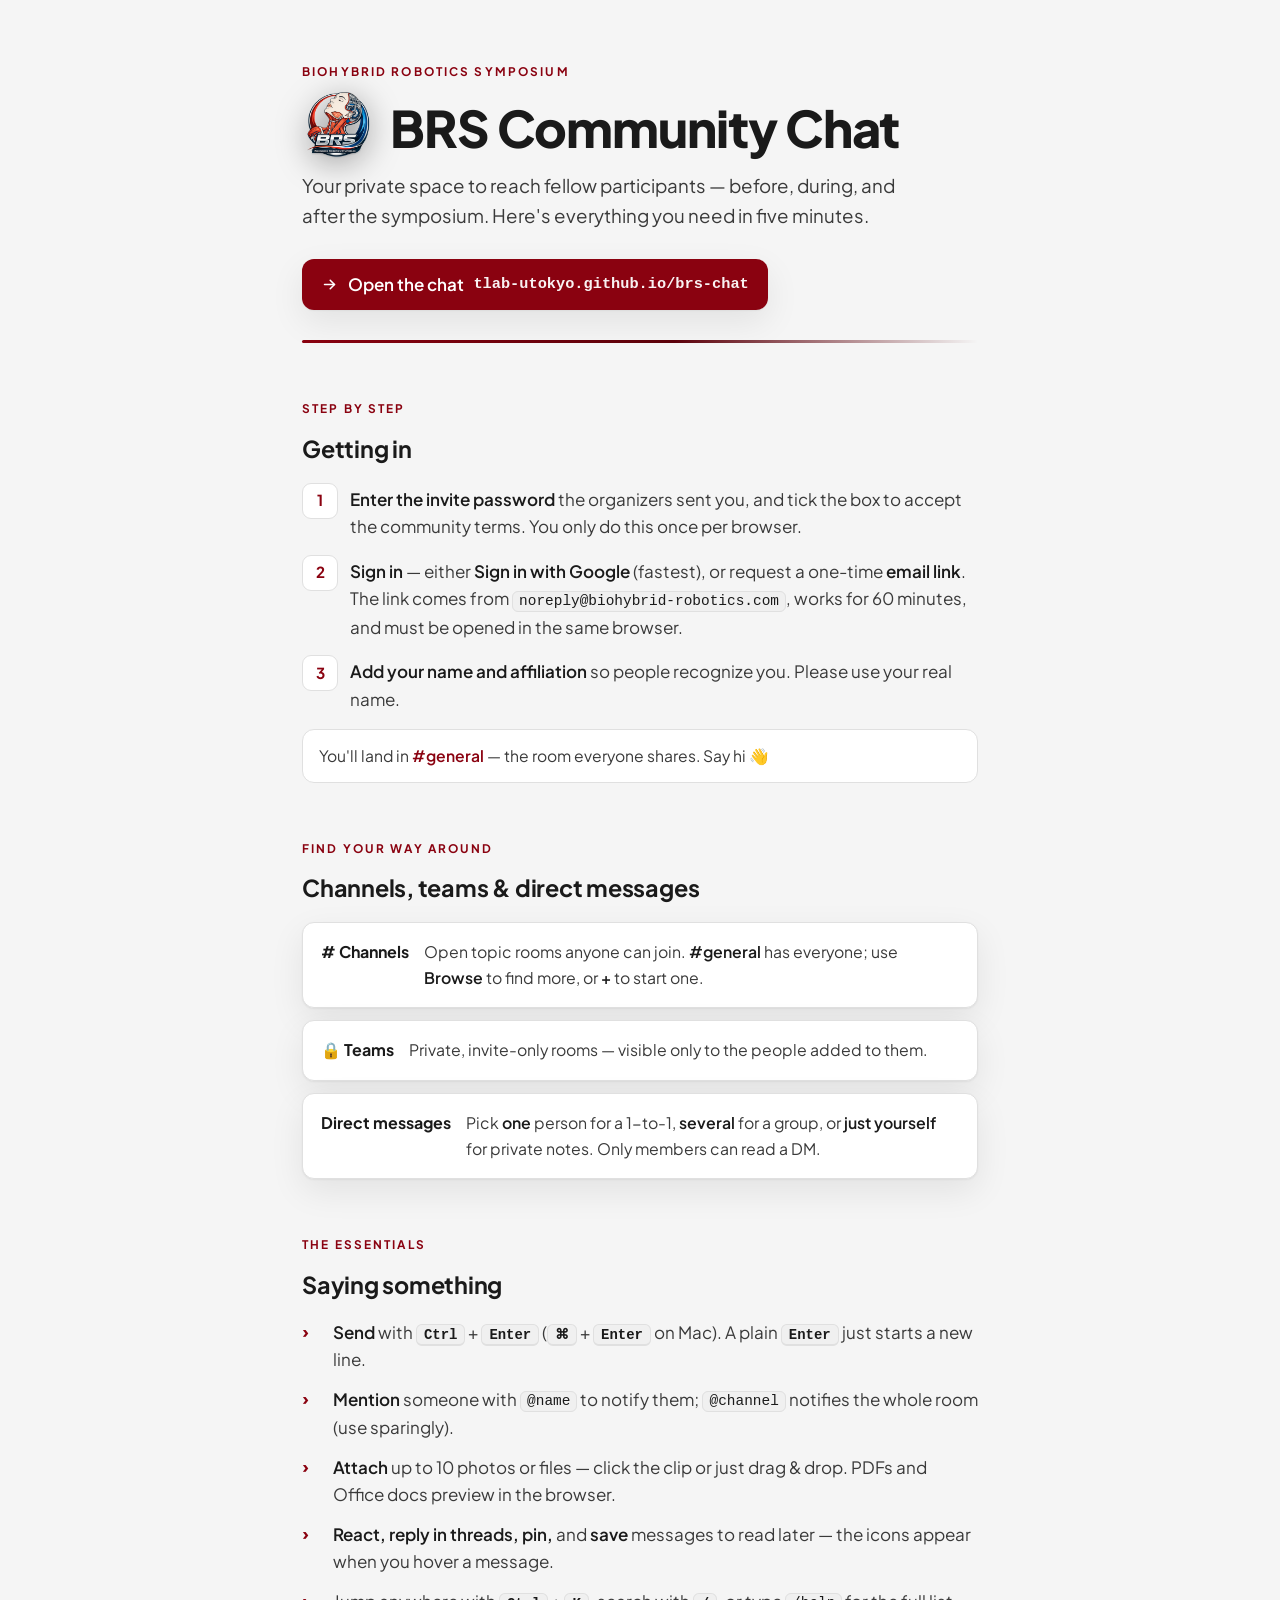
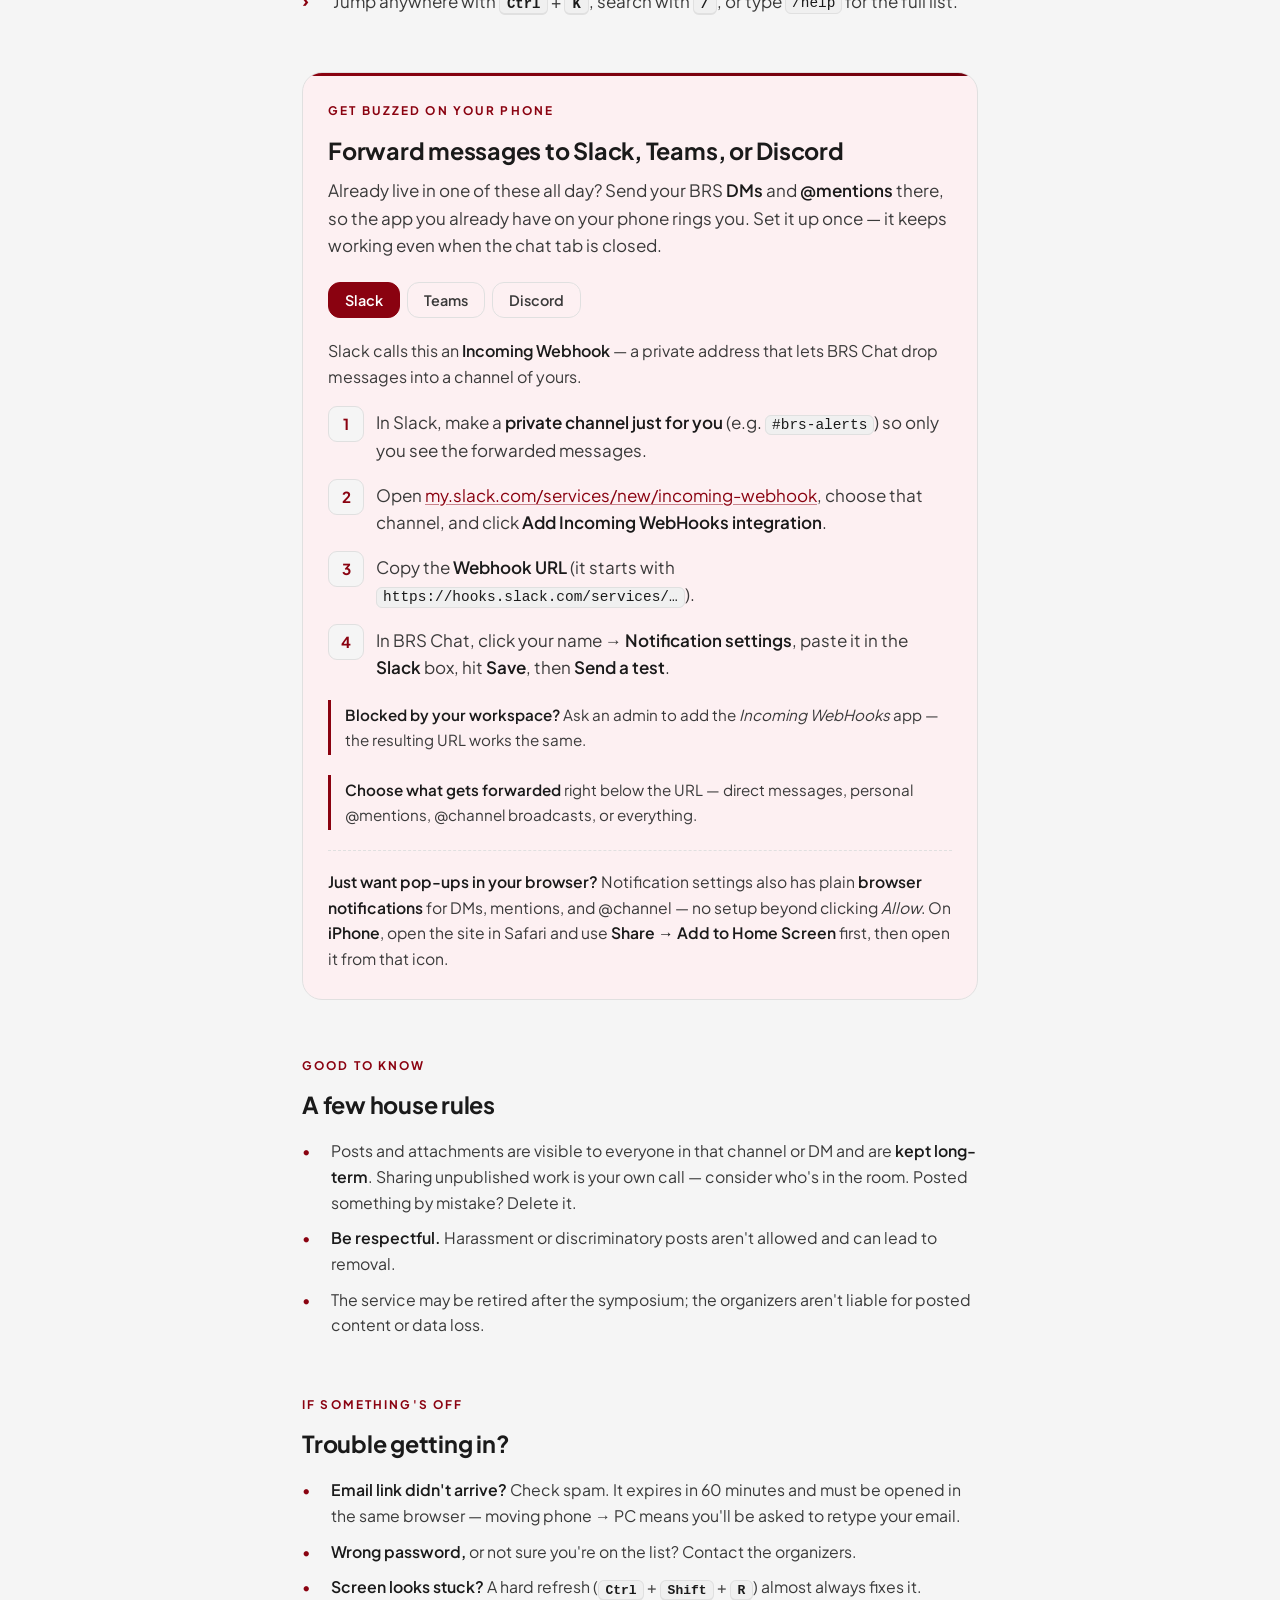
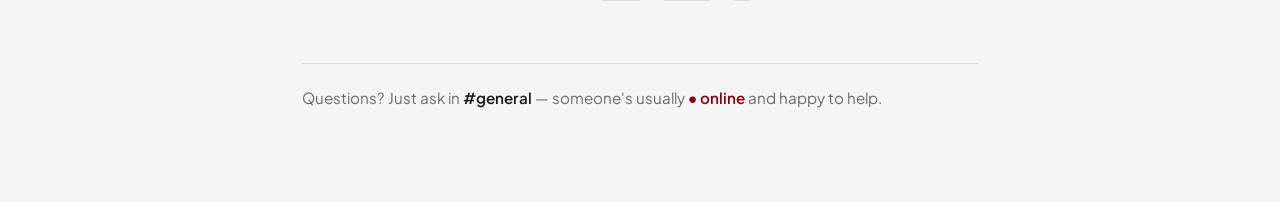
==== help.html @ e5b62f0b "Add embedded Help / quick-start guide New help.html: a standalone participant guide (getting in, cha" ====
<!DOCTYPE html>
<html lang="en">
<head>
<meta charset="UTF-8">
<meta name="viewport" content="width=device-width, initial-scale=1, viewport-fit=cover">
<meta name="robots" content="noindex">
<title>BRS Community Chat — Quick Start</title>
<style>
@font-face{font-family:"Plus Jakarta Sans";font-style:normal;font-weight:400;font-display:swap;src:url([data-uri]) format("woff2");}
@font-face{font-family:"Plus Jakarta Sans";font-style:normal;font-weight:500;font-display:swap;src:url([data-uri]) format("woff2");}
@font-face{font-family:"Plus Jakarta Sans";font-style:normal;font-weight:600;font-display:swap;src:url([data-uri]) format("woff2");}
@font-face{font-family:"Plus Jakarta Sans";font-style:normal;font-weight:700;font-display:swap;src:url([data-uri]) format("woff2");}
@font-face{font-family:"Plus Jakarta Sans";font-style:normal;font-weight:800;font-display:swap;src:url([data-uri]) format("woff2");}

/* ===== BRS design tokens (from biohybrid-robotics.com) — dark by default ===== */
:root {
  --page-bg: #131312;
  --ink: #eaeaea;
  --ink-soft: #bbbbbb;
  --ink-mute: #777777;
  --surface: #2c2c2c;
  --surface-2: #333333;
  --line: #4f4f4f;
  --accent: #d2202c;
  --accent-hi: #b01421;
  --accent-lo: #8a0210;
  --on-accent: #ffffff;
  --rose: #e8a49d;
  --panel-bg: #201514;
  --shadow: 0 1px 2px rgba(0,0,0,.4), 0 14px 40px rgba(0,0,0,.5);
  --r-sm: 6px; --r-md: 12px; --r-lg: 20px;
  --maxw: 720px;
  --sans: "Plus Jakarta Sans", -apple-system, BlinkMacSystemFont, "Segoe UI", "Noto Sans JP", sans-serif;
  --mono: ui-monospace, "SF Mono", Menlo, Consolas, monospace;
}
@media (prefers-color-scheme: light) {
  :root {
    --page-bg: #f5f5f5;
    --ink: #1a1a1a;
    --ink-soft: #3a3a3a;
    --ink-mute: #6a6a6a;
    --surface: #ffffff;
    --surface-2: #f0f0f0;
    --line: #e0e0e0;
    --accent: #8a0210;
    --accent-hi: #71000d;
    --accent-lo: #5c000a;
    --on-accent: #ffffff;
    --rose: #71000d;
    --panel-bg: #fdf0f2;
    --shadow: 0 1px 2px rgba(0,0,0,.05), 0 12px 34px rgba(0,0,0,.08);
  }
}
:root[data-theme="light"] {
  --page-bg: #f5f5f5; --ink: #1a1a1a; --ink-soft: #3a3a3a; --ink-mute: #6a6a6a;
  --surface: #ffffff; --surface-2: #f0f0f0; --line: #e0e0e0;
  --accent: #8a0210; --accent-hi: #71000d; --accent-lo: #5c000a; --on-accent:#fff;
  --rose: #71000d; --panel-bg: #fdf0f2;
  --shadow: 0 1px 2px rgba(0,0,0,.05), 0 12px 34px rgba(0,0,0,.08);
}
:root[data-theme="dark"] {
  --page-bg: #131312; --ink: #eaeaea; --ink-soft: #bbbbbb; --ink-mute: #777777;
  --surface: #2c2c2c; --surface-2: #333333; --line: #4f4f4f;
  --accent: #d2202c; --accent-hi: #b01421; --accent-lo: #8a0210; --on-accent:#fff;
  --rose: #e8a49d; --panel-bg: #201514;
  --shadow: 0 1px 2px rgba(0,0,0,.4), 0 14px 40px rgba(0,0,0,.5);
}

* { box-sizing: border-box; }
body {
  margin: 0; background: var(--page-bg); color: var(--ink-soft);
  font-family: var(--sans); font-size: 17px; line-height: 1.62;
  -webkit-font-smoothing: antialiased; text-rendering: optimizeLegibility;
}
.wrap { max-width: var(--maxw); margin: 0 auto; padding: 0 22px 96px; }

a { color: var(--accent); text-decoration-color: color-mix(in srgb, var(--accent) 45%, transparent); text-underline-offset: 2px; }
a:hover { color: var(--accent-hi); }
p { margin: 0 0 1em; }
strong { color: var(--ink); font-weight: 600; }

.eyebrow {
  font-family: var(--sans); font-weight: 700; font-size: .74rem;
  letter-spacing: .18em; text-transform: uppercase; color: var(--accent);
  margin: 0 0 .7rem;
}

/* ---- Hero ---- */
header.hero { padding: 62px 0 30px; }
.title-row { display: flex; align-items: center; gap: 18px; margin: 0 0 .55rem; }
.brand-mark {
  width: 70px; height: 70px; flex: none; display: block; background: transparent;
  filter: drop-shadow(0 6px 16px rgba(0,0,0,.35));
}
.title-row h1 {
  margin: 0; font-size: clamp(2.1rem, 5.6vw, 3.15rem); line-height: 1.06;
  letter-spacing: -.02em; font-weight: 800; color: var(--ink); text-wrap: balance;
}
.hero .lede { font-size: 1.17rem; color: var(--ink-soft); max-width: 34em; margin: 0 0 1.7rem; }
.rule {
  height: 3px; border: 0; margin: 0 0 42px; border-radius: 3px;
  background: linear-gradient(90deg, var(--accent), var(--accent-lo) 55%, transparent);
}
.open-chip {
  display: inline-flex; align-items: center; gap: .6rem;
  background: var(--accent); color: var(--on-accent);
  font-weight: 600; text-decoration: none;
  padding: .74rem 1.2rem; border-radius: var(--r-md); box-shadow: var(--shadow);
  transition: transform .12s ease, background .12s ease;
}
.open-chip:hover { background: var(--accent-lo); color: var(--on-accent); transform: translateY(-1px); }
.open-chip .url { font-family: var(--mono); font-size: .9em; opacity: .95; }
.open-chip svg { width: 17px; height: 17px; }

/* ---- Sections ---- */
section { margin-top: 56px; }
h2 { font-size: 1.46rem; letter-spacing: -.01em; margin: 0 0 .95rem; color: var(--ink); text-wrap: balance; font-weight: 700; }
.sub { color: var(--ink-soft); margin: -.45rem 0 1.35rem; max-width: 40em; }

/* Numbered steps */
ol.steps { list-style: none; counter-reset: s; margin: 0; padding: 0; display: grid; gap: 14px; }
ol.steps li { counter-increment: s; display: grid; grid-template-columns: 34px 1fr; gap: 14px; align-items: start; }
ol.steps li::before {
  content: counter(s); font-family: var(--sans); font-size: .95rem; font-weight: 700;
  color: var(--accent); width: 34px; height: 34px; border-radius: 9px; display: grid; place-items: center;
  background: var(--surface); border: 1px solid var(--line);
}
ol.steps li > div { padding-top: 3px; }
.arrow-note { margin-top: 16px; padding: 13px 16px; background: var(--surface); border: 1px solid var(--line); border-radius: var(--r-md); color: var(--ink-soft); font-size: .98rem; }
.arrow-note strong { color: var(--accent); }

/* Cards */
.cards { display: grid; gap: 12px; }
.card {
  background: var(--surface); border: 1px solid var(--line); border-radius: var(--r-md);
  padding: 16px 18px; box-shadow: var(--shadow);
  display: grid; grid-template-columns: auto 1fr; gap: 15px; align-items: baseline;
}
.card .tag { font-weight: 700; font-size: 1rem; color: var(--ink); white-space: nowrap; }
.card p { margin: 0; color: var(--ink-soft); font-size: .99rem; }
.card .tag .lock { color: var(--accent); }

/* Feature bullets */
ul.feat { list-style: none; margin: 0; padding: 0; display: grid; gap: 12px; }
ul.feat li { display: grid; grid-template-columns: 20px 1fr; gap: 11px; color: var(--ink-soft); }
ul.feat li strong { color: var(--ink); }
ul.feat li .dot { color: var(--accent); font-weight: 800; line-height: 1.5; }

kbd {
  font-family: var(--mono); font-size: .82em; font-weight: 600;
  background: var(--surface-2); color: var(--ink);
  border: 1px solid var(--line); border-bottom-width: 2px; border-radius: var(--r-sm);
  padding: .12em .5em; white-space: nowrap;
}
code.inline {
  font-family: var(--mono); font-size: .85em; background: var(--surface-2);
  border: 1px solid var(--line); padding: .1em .42em; border-radius: var(--r-sm); color: var(--ink);
}

/* ---- Integration panel (centerpiece) ---- */
.integrate { background: var(--panel-bg); border: 1px solid var(--line); border-radius: var(--r-lg); padding: 28px 25px; position: relative; overflow: hidden; }
.integrate::before { content: ""; position: absolute; inset: 0 0 auto 0; height: 3px; background: linear-gradient(90deg, var(--accent), var(--accent-hi)); }
.integrate h2 { margin-top: 6px; }
.tabs { display: flex; gap: 7px; margin: 18px 0 20px; flex-wrap: wrap; }
.tab {
  font-family: var(--sans); font-size: .9rem; font-weight: 600;
  background: transparent; color: var(--ink-soft);
  border: 1px solid var(--line); border-radius: var(--r-md); padding: .52rem 1rem; cursor: pointer;
  transition: all .12s ease;
}
.tab:hover { color: var(--ink); border-color: var(--accent); }
.tab[aria-selected="true"] { background: var(--accent); color: var(--on-accent); border-color: var(--accent); }
.panel[hidden] { display: none; }
.panel .recipe-intro { color: var(--ink-soft); margin: 0 0 16px; font-size: 1rem; }
.panel ol.steps li::before { background: var(--page-bg); }
.tip { margin-top: 18px; font-size: .95rem; color: var(--ink-soft); border-left: 3px solid var(--accent); padding: 3px 0 3px 14px; }
.tip strong { color: var(--ink); }
.plain-note { margin-top: 20px; padding-top: 18px; border-top: 1px dashed var(--line); color: var(--ink-soft); font-size: .98rem; }

/* ---- Fine print / trouble ---- */
.fine { display: grid; gap: 10px; margin: 0; padding: 0; list-style: none; }
.fine li { display: grid; grid-template-columns: 18px 1fr; gap: 11px; color: var(--ink-soft); font-size: .99rem; }
.fine li .m { color: var(--accent); }

footer { margin-top: 62px; padding-top: 22px; border-top: 1px solid var(--line); color: var(--ink-mute); font-size: .95rem; }
.online { color: var(--accent); font-weight: 600; }

:focus-visible { outline: 2px solid var(--accent); outline-offset: 2px; border-radius: var(--r-sm); }

@media (prefers-reduced-motion: no-preference) {
  .hero > * { animation: rise .5s cubic-bezier(.25,.46,.45,.94) both; }
  .hero .lede { animation-delay: .05s; }
  .hero .open-chip { animation-delay: .1s; }
  @keyframes rise { from { opacity: 0; transform: translateY(10px); } to { opacity: 1; transform: none; } }
}
@media (max-width: 520px) {
  body { font-size: 16px; }
  .brand-mark { width: 54px; height: 54px; }
  .card { grid-template-columns: 1fr; gap: 5px; }
}
</style>

</head>
<script>(function(){try{var t=new URLSearchParams(location.search).get("theme");if(t==="dark"||t==="light")document.documentElement.setAttribute("data-theme",t);}catch(e){}})();</script>
<body>
<div class="wrap">

  <header class="hero">
    <p class="eyebrow">Biohybrid Robotics Symposium</p>
    <div class="title-row">
      <img class="brand-mark" width="70" height="70" src="[data-uri]" alt="BRS Community Chat logo">
      <h1>BRS Community Chat</h1>
    </div>
    <p class="lede">Your private space to reach fellow participants — before, during, and after the symposium. Here's everything you need in five minutes.</p>
    <a class="open-chip" href="https://tlab-utokyo.github.io/brs-chat/" target="_blank" rel="noopener noreferrer">
      <svg viewBox="0 0 24 24" fill="none" stroke="currentColor" stroke-width="2.2" stroke-linecap="round" stroke-linejoin="round" aria-hidden="true"><path d="M5 12h14"/><path d="m13 6 6 6-6 6"/></svg>
      <span>Open the chat</span>
      <span class="url">tlab-utokyo.github.io/brs-chat</span>
    </a>
  </header>
  <hr class="rule">

  <section aria-labelledby="s-join">
    <p class="eyebrow">Step by step</p>
    <h2 id="s-join">Getting in</h2>
    <ol class="steps">
      <li><div><strong>Enter the invite password</strong> the organizers sent you, and tick the box to accept the community terms. You only do this once per browser.</div></li>
      <li><div><strong>Sign in</strong> — either <strong>Sign in with Google</strong> (fastest), or request a one-time <strong>email link</strong>. The link comes from <code class="inline">noreply@biohybrid-robotics.com</code>, works for 60 minutes, and must be opened in the same browser.</div></li>
      <li><div><strong>Add your name and affiliation</strong> so people recognize you. Please use your real name.</div></li>
    </ol>
    <p class="arrow-note">You'll land in <strong>#general</strong> — the room everyone shares. Say hi 👋</p>
  </section>

  <section aria-labelledby="s-rooms">
    <p class="eyebrow">Find your way around</p>
    <h2 id="s-rooms">Channels, teams &amp; direct messages</h2>
    <div class="cards">
      <div class="card"><span class="tag"># Channels</span><p>Open topic rooms anyone can join. <strong>#general</strong> has everyone; use <strong>Browse</strong> to find more, or <strong>+</strong> to start one.</p></div>
      <div class="card"><span class="tag"><span class="lock">🔒</span> Teams</span><p>Private, invite-only rooms — visible only to the people added to them.</p></div>
      <div class="card"><span class="tag">Direct messages</span><p>Pick <strong>one</strong> person for a 1-to-1, <strong>several</strong> for a group, or <strong>just yourself</strong> for private notes. Only members can read a DM.</p></div>
    </div>
  </section>

  <section aria-labelledby="s-msg">
    <p class="eyebrow">The essentials</p>
    <h2 id="s-msg">Saying something</h2>
    <ul class="feat">
      <li><span class="dot">›</span><div><strong>Send</strong> with <kbd>Ctrl</kbd> + <kbd>Enter</kbd> (<kbd>⌘</kbd> + <kbd>Enter</kbd> on Mac). A plain <kbd>Enter</kbd> just starts a new line.</div></li>
      <li><span class="dot">›</span><div><strong>Mention</strong> someone with <code class="inline">@name</code> to notify them; <code class="inline">@channel</code> notifies the whole room (use sparingly).</div></li>
      <li><span class="dot">›</span><div><strong>Attach</strong> up to 10 photos or files — click the clip or just drag &amp; drop. PDFs and Office docs preview in the browser.</div></li>
      <li><span class="dot">›</span><div><strong>React, reply in threads, pin,</strong> and <strong>save</strong> messages to read later — the icons appear when you hover a message.</div></li>
      <li><span class="dot">›</span><div>Jump anywhere with <kbd>Ctrl</kbd> + <kbd>K</kbd>, search with <kbd>/</kbd>, or type <code class="inline">/help</code> for the full list.</div></li>
    </ul>
  </section>

  <section aria-labelledby="s-notify">
    <div class="integrate">
      <p class="eyebrow">Get buzzed on your phone</p>
      <h2 id="s-notify">Forward messages to Slack, Teams, or Discord</h2>
      <p class="sub">Already live in one of these all day? Send your BRS <strong>DMs</strong> and <strong>@mentions</strong> there, so the app you already have on your phone rings you. Set it up once — it keeps working even when the chat tab is closed.</p>

      <div class="tabs" role="tablist" aria-label="Choose your app">
        <button class="tab" role="tab" id="tab-slack" aria-controls="p-slack" aria-selected="true">Slack</button>
        <button class="tab" role="tab" id="tab-teams" aria-controls="p-teams" aria-selected="false">Teams</button>
        <button class="tab" role="tab" id="tab-discord" aria-controls="p-discord" aria-selected="false">Discord</button>
      </div>

      <div class="panel" id="p-slack" role="tabpanel" aria-labelledby="tab-slack">
        <p class="recipe-intro">Slack calls this an <strong>Incoming Webhook</strong> — a private address that lets BRS Chat drop messages into a channel of yours.</p>
        <ol class="steps">
          <li><div>In Slack, make a <strong>private channel just for you</strong> (e.g. <code class="inline">#brs-alerts</code>) so only you see the forwarded messages.</div></li>
          <li><div>Open <a href="https://my.slack.com/services/new/incoming-webhook" target="_blank" rel="noopener noreferrer">my.slack.com/services/new/incoming-webhook</a>, choose that channel, and click <strong>Add Incoming WebHooks integration</strong>.</div></li>
          <li><div>Copy the <strong>Webhook URL</strong> (it starts with <code class="inline">https://hooks.slack.com/services/…</code>).</div></li>
          <li><div>In BRS Chat, click your name → <strong>Notification settings</strong>, paste it in the <strong>Slack</strong> box, hit <strong>Save</strong>, then <strong>Send a test</strong>.</div></li>
        </ol>
        <p class="tip"><strong>Blocked by your workspace?</strong> Ask an admin to add the <em>Incoming WebHooks</em> app — the resulting URL works the same.</p>
      </div>

      <div class="panel" id="p-teams" role="tabpanel" aria-labelledby="tab-teams" hidden>
        <p class="recipe-intro">Teams uses a channel <strong>connector</strong> called <strong>Incoming Webhook</strong>.</p>
        <ol class="steps">
          <li><div>Pick or create a Teams channel for yourself.</div></li>
          <li><div>Click the channel's <strong>•••</strong> menu → <strong>Connectors</strong> → find <strong>Incoming Webhook</strong> → <strong>Add</strong> → <strong>Configure</strong>.</div></li>
          <li><div>Give it a name (e.g. <em>BRS Chat</em>), click <strong>Create</strong>, and copy the URL it shows.</div></li>
          <li><div>In BRS Chat → your name → <strong>Notification settings</strong>, paste it in the <strong>Teams</strong> box, <strong>Save</strong>, then <strong>Send a test</strong>.</div></li>
        </ol>
      </div>

      <div class="panel" id="p-discord" role="tabpanel" aria-labelledby="tab-discord" hidden>
        <p class="recipe-intro">Discord has webhooks built into every channel's settings.</p>
        <ol class="steps">
          <li><div>Make a <strong>private channel</strong> only you can see.</div></li>
          <li><div>Open <strong>Edit Channel → Integrations → Webhooks → New Webhook</strong>, then <strong>Copy Webhook URL</strong>.</div></li>
          <li><div>In BRS Chat → your name → <strong>Notification settings</strong>, paste it in the <strong>Discord</strong> box, <strong>Save</strong>, then <strong>Send a test</strong>.</div></li>
        </ol>
      </div>

      <p class="tip" style="margin-top:20px"><strong>Choose what gets forwarded</strong> right below the URL — direct messages, personal @mentions, @channel broadcasts, or everything.</p>

      <div class="plain-note">
        <strong>Just want pop-ups in your browser?</strong> Notification settings also has plain <strong>browser notifications</strong> for DMs, mentions, and @channel — no setup beyond clicking <em>Allow</em>. On <strong>iPhone</strong>, open the site in Safari and use <strong>Share → Add to Home Screen</strong> first, then open it from that icon.
      </div>
    </div>
  </section>

  <section aria-labelledby="s-fine">
    <p class="eyebrow">Good to know</p>
    <h2 id="s-fine">A few house rules</h2>
    <ul class="fine">
      <li><span class="m">•</span><div>Posts and attachments are visible to everyone in that channel or DM and are <strong>kept long-term</strong>. Sharing unpublished work is your own call — consider who's in the room. Posted something by mistake? Delete it.</div></li>
      <li><span class="m">•</span><div><strong>Be respectful.</strong> Harassment or discriminatory posts aren't allowed and can lead to removal.</div></li>
      <li><span class="m">•</span><div>The service may be retired after the symposium; the organizers aren't liable for posted content or data loss.</div></li>
    </ul>
  </section>

  <section aria-labelledby="s-help">
    <p class="eyebrow">If something's off</p>
    <h2 id="s-help">Trouble getting in?</h2>
    <ul class="fine">
      <li><span class="m">•</span><div><strong>Email link didn't arrive?</strong> Check spam. It expires in 60 minutes and must be opened in the same browser — moving phone → PC means you'll be asked to retype your email.</div></li>
      <li><span class="m">•</span><div><strong>Wrong password,</strong> or not sure you're on the list? Contact the organizers.</div></li>
      <li><span class="m">•</span><div><strong>Screen looks stuck?</strong> A hard refresh (<kbd>Ctrl</kbd> + <kbd>Shift</kbd> + <kbd>R</kbd>) almost always fixes it.</div></li>
    </ul>
  </section>

  <footer>
    Questions? Just ask in <strong>#general</strong> — someone's usually <span class="online">● online</span> and happy to help.
  </footer>

</div>

<script>
  (function () {
    var tabs = Array.prototype.slice.call(document.querySelectorAll('.tab'));
    function select(tab) {
      tabs.forEach(function (t) {
        var on = t === tab;
        t.setAttribute('aria-selected', on ? 'true' : 'false');
        document.getElementById(t.getAttribute('aria-controls')).hidden = !on;
      });
    }
    tabs.forEach(function (tab, i) {
      tab.addEventListener('click', function () { select(tab); });
      tab.addEventListener('keydown', function (e) {
        var d = e.key === 'ArrowRight' ? 1 : e.key === 'ArrowLeft' ? -1 : 0;
        if (!d) return;
        e.preventDefault();
        var next = tabs[(i + d + tabs.length) % tabs.length];
        next.focus(); select(next);
      });
    });
  })();
</script>

</body>
</html>
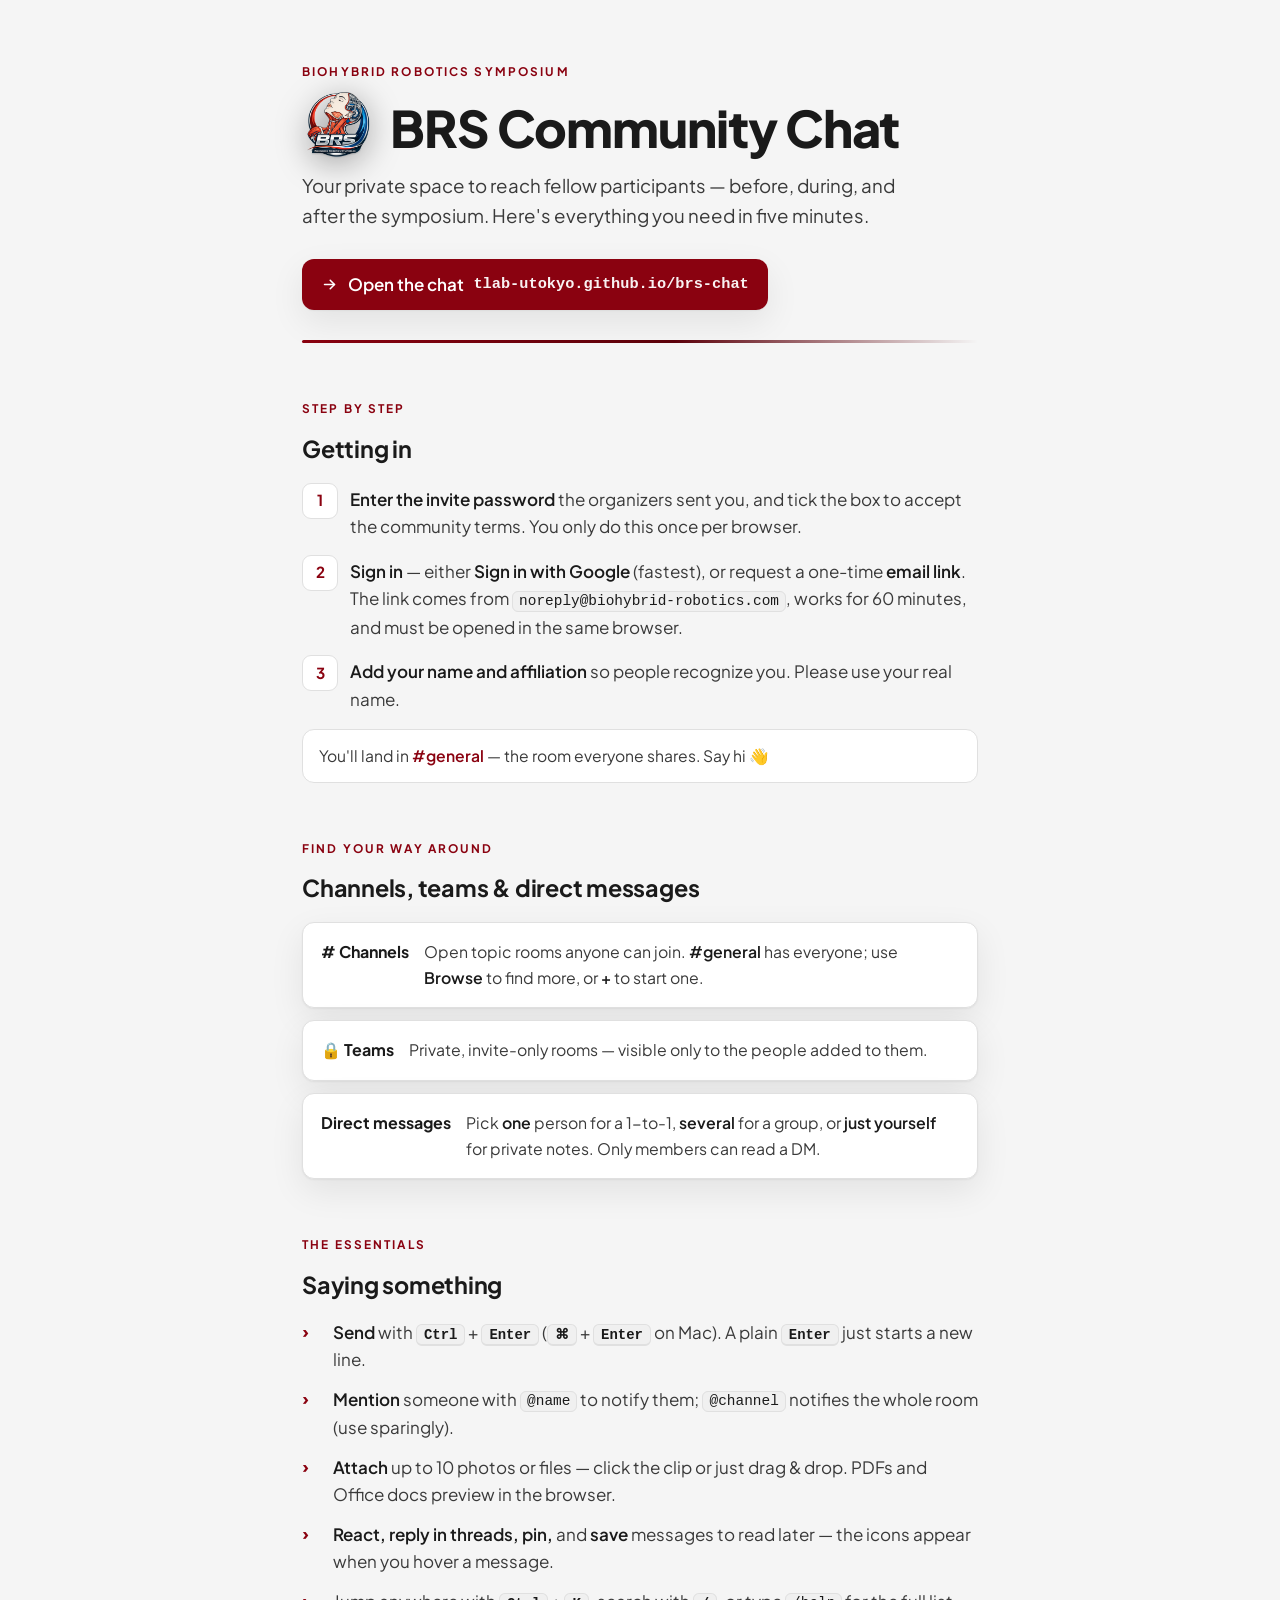
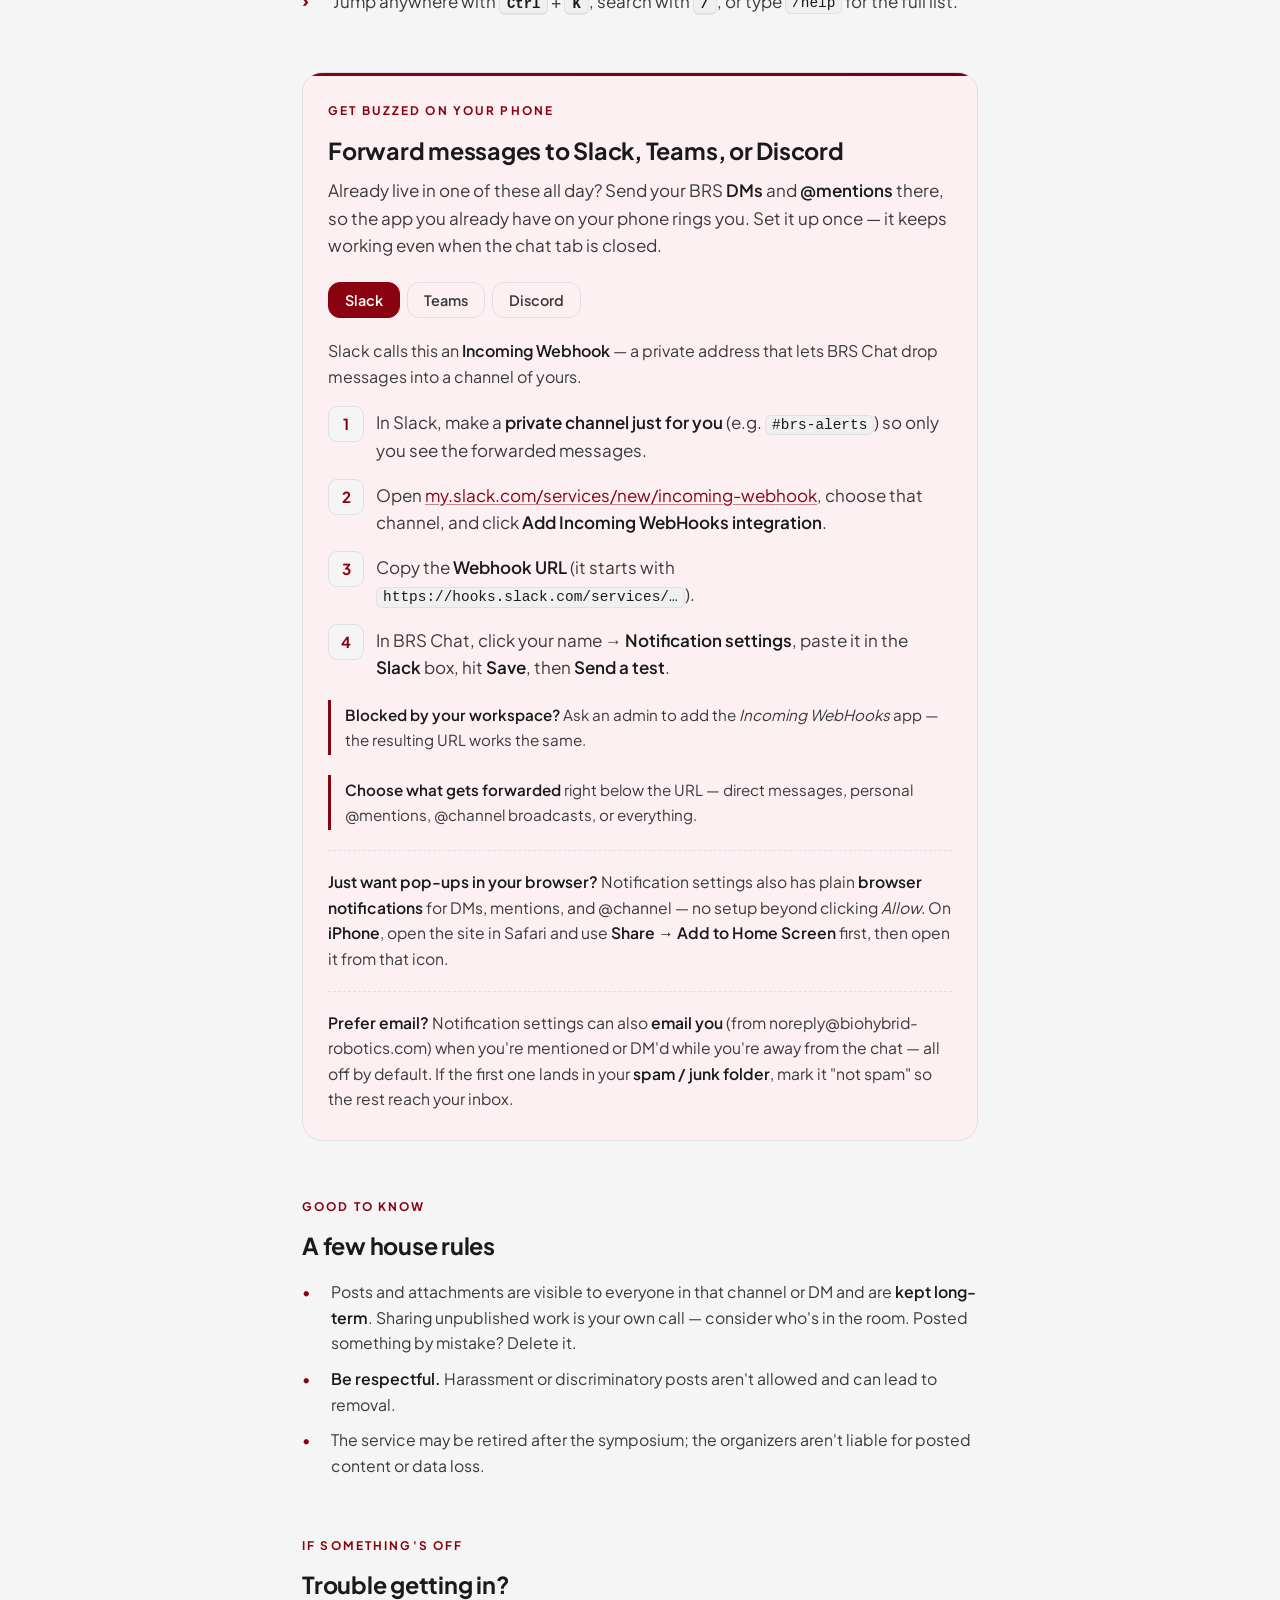
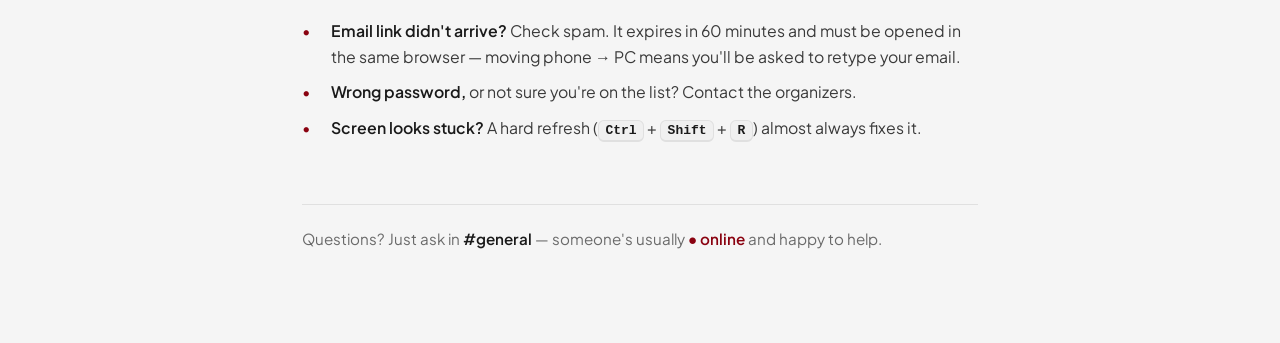
==== commit cd6d9276: "Add spam-folder note for email notifications; mention email in Help - Notification settings now warn" ====
--- a/help.html
+++ b/help.html
@@ -299,6 +299,10 @@
 
       <div class="plain-note">
         <strong>Just want pop-ups in your browser?</strong> Notification settings also has plain <strong>browser notifications</strong> for DMs, mentions, and @channel — no setup beyond clicking <em>Allow</em>. On <strong>iPhone</strong>, open the site in Safari and use <strong>Share → Add to Home Screen</strong> first, then open it from that icon.
+      </div>
+
+      <div class="plain-note">
+        <strong>Prefer email?</strong> Notification settings can also <strong>email you</strong> (from noreply@biohybrid-robotics.com) when you're mentioned or DM'd while you're away from the chat — all off by default. If the first one lands in your <strong>spam / junk folder</strong>, mark it "not spam" so the rest reach your inbox.
       </div>
     </div>
   </section>
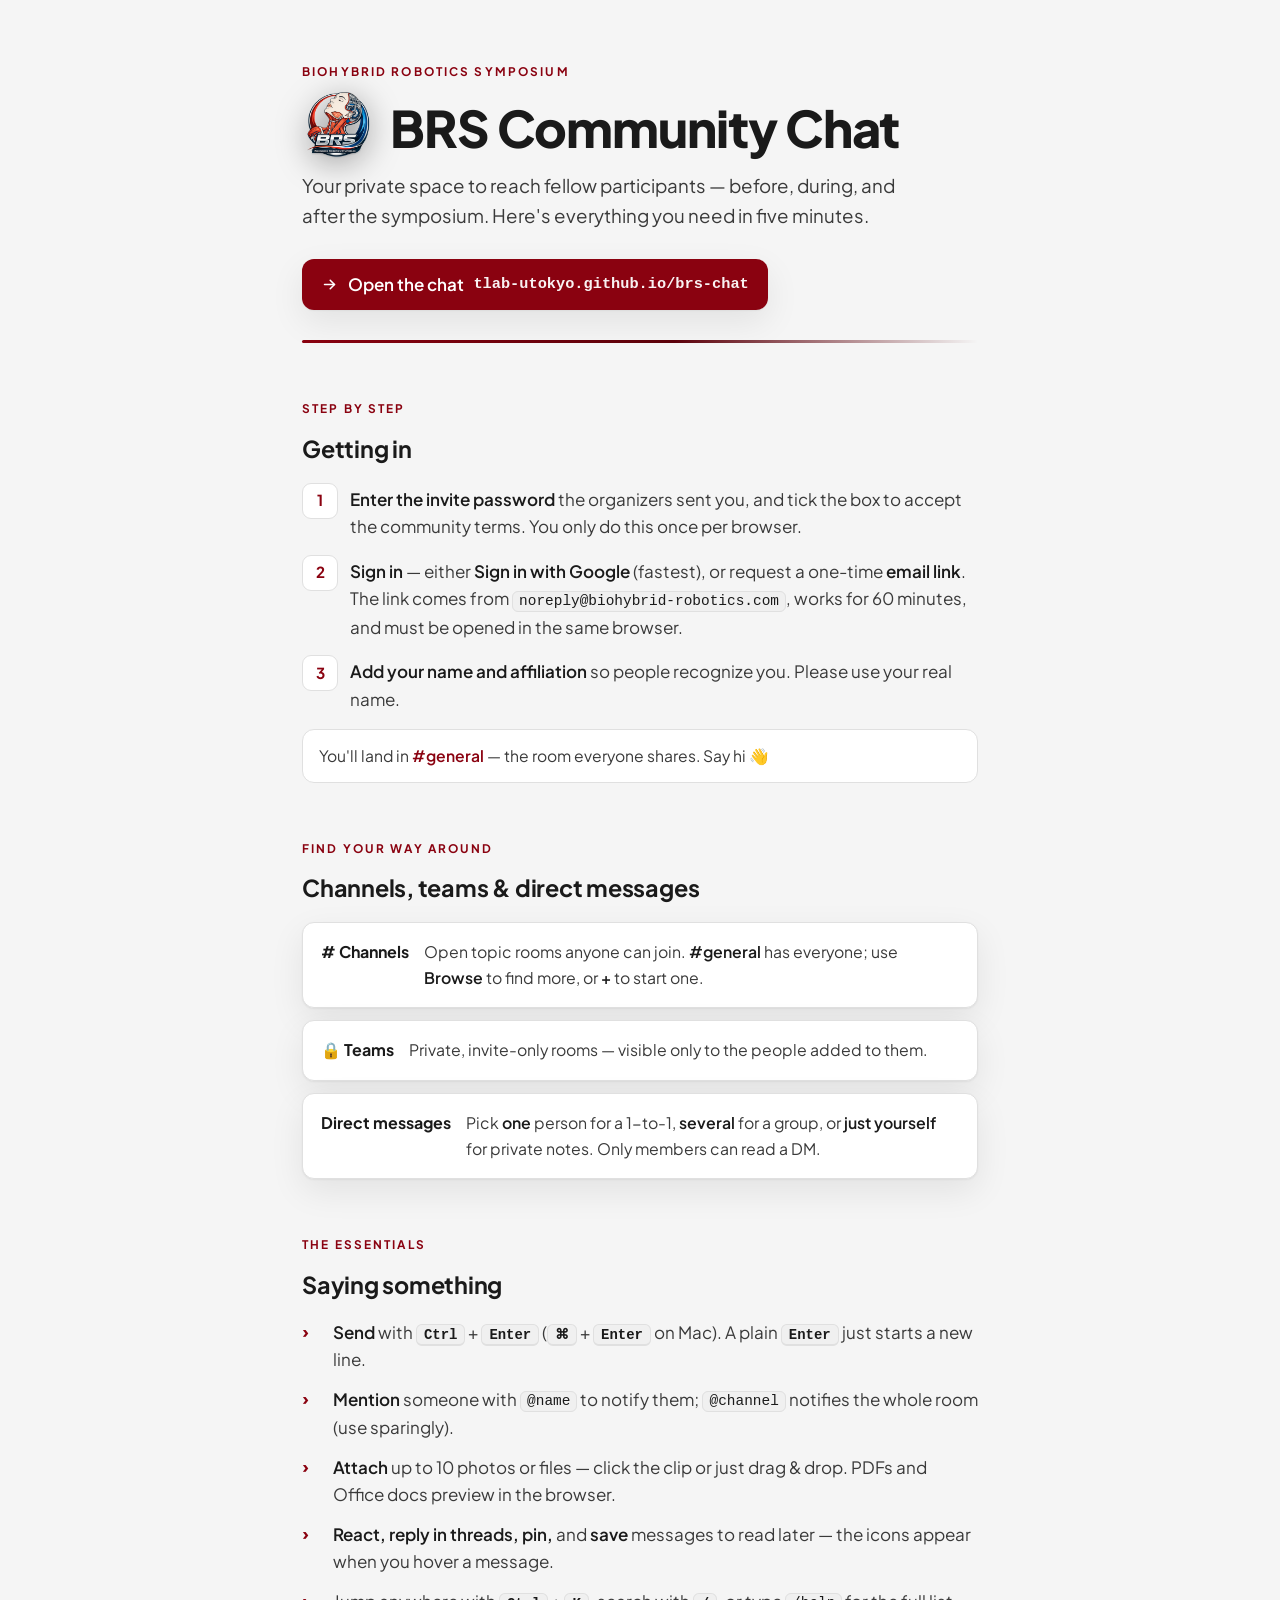
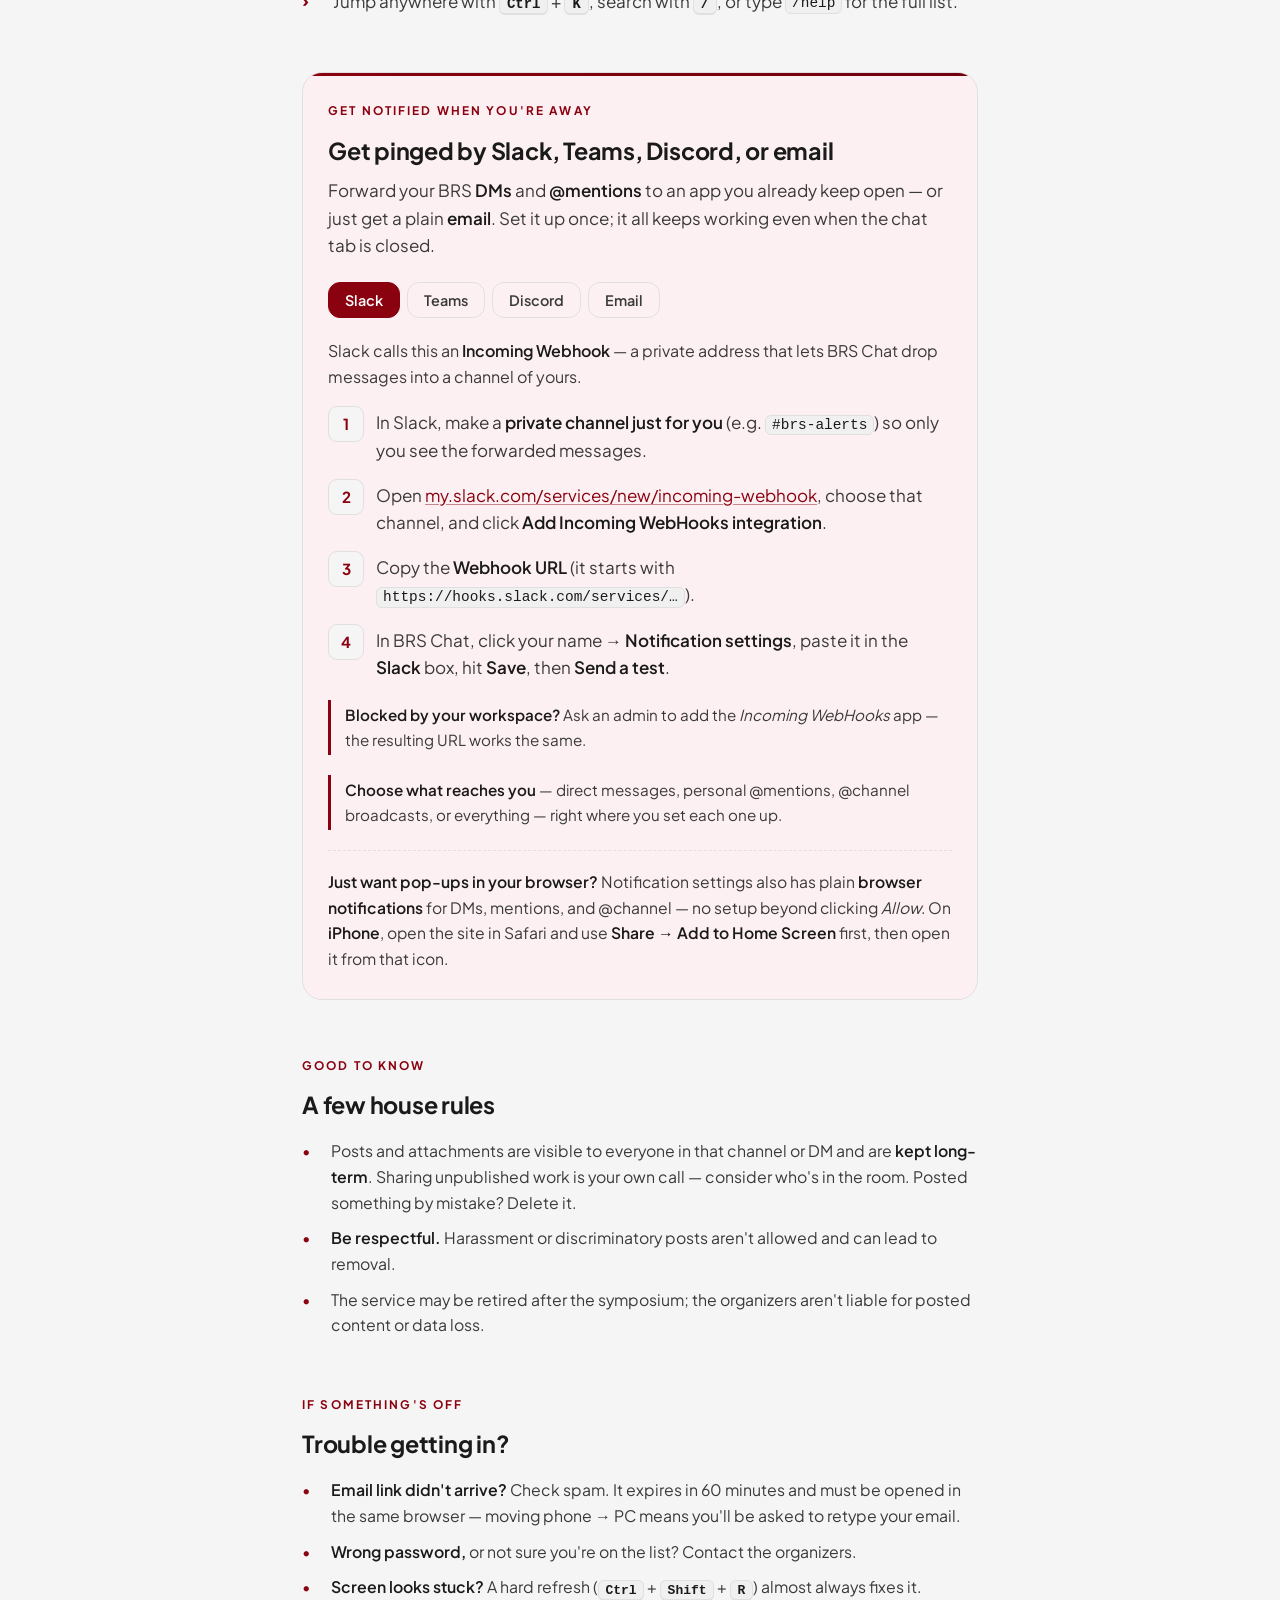
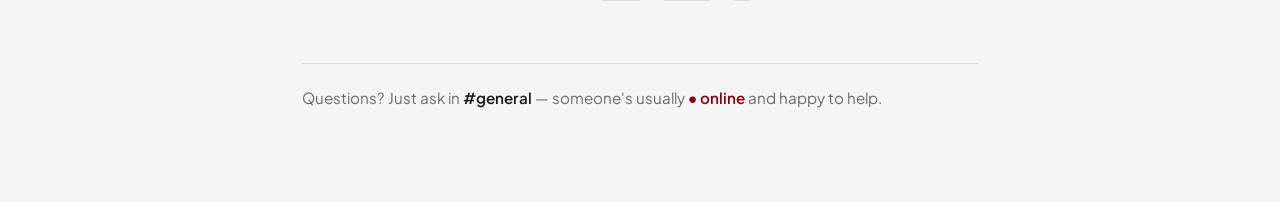
==== commit 24f3649d: "Help: add Email as a 4th notification tab Email now sits alongside Slack/Teams/Discord as a way to b" ====
--- a/help.html
+++ b/help.html
@@ -255,14 +255,15 @@
 
   <section aria-labelledby="s-notify">
     <div class="integrate">
-      <p class="eyebrow">Get buzzed on your phone</p>
-      <h2 id="s-notify">Forward messages to Slack, Teams, or Discord</h2>
-      <p class="sub">Already live in one of these all day? Send your BRS <strong>DMs</strong> and <strong>@mentions</strong> there, so the app you already have on your phone rings you. Set it up once — it keeps working even when the chat tab is closed.</p>
-
-      <div class="tabs" role="tablist" aria-label="Choose your app">
+      <p class="eyebrow">Get notified when you're away</p>
+      <h2 id="s-notify">Get pinged by Slack, Teams, Discord, or email</h2>
+      <p class="sub">Forward your BRS <strong>DMs</strong> and <strong>@mentions</strong> to an app you already keep open — or just get a plain <strong>email</strong>. Set it up once; it all keeps working even when the chat tab is closed.</p>
+
+      <div class="tabs" role="tablist" aria-label="Choose how to be notified">
         <button class="tab" role="tab" id="tab-slack" aria-controls="p-slack" aria-selected="true">Slack</button>
         <button class="tab" role="tab" id="tab-teams" aria-controls="p-teams" aria-selected="false">Teams</button>
         <button class="tab" role="tab" id="tab-discord" aria-controls="p-discord" aria-selected="false">Discord</button>
+        <button class="tab" role="tab" id="tab-email" aria-controls="p-email" aria-selected="false">Email</button>
       </div>
 
       <div class="panel" id="p-slack" role="tabpanel" aria-labelledby="tab-slack">
@@ -295,15 +296,22 @@
         </ol>
       </div>
 
-      <p class="tip" style="margin-top:20px"><strong>Choose what gets forwarded</strong> right below the URL — direct messages, personal @mentions, @channel broadcasts, or everything.</p>
+      <div class="panel" id="p-email" role="tabpanel" aria-labelledby="tab-email" hidden>
+        <p class="recipe-intro">The simplest option — no URL, no other app. Just switch it on in the chat.</p>
+        <ol class="steps">
+          <li><div>In BRS Chat, click your name → <strong>Notification settings</strong>.</div></li>
+          <li><div>Under <strong>Email me when I'm away</strong>, tick <strong>@mentions</strong>, <strong>@channel</strong>, and/or <strong>direct messages</strong>.</div></li>
+          <li><div>Hit <strong>Save</strong>. Emails arrive from <code class="inline">noreply@biohybrid-robotics.com</code>, and only when you're not currently in the chat — so you're never pinged twice.</div></li>
+        </ol>
+        <p class="tip"><strong>First email in your spam / junk folder?</strong> Mark it "not spam" so the rest land in your inbox.</p>
+      </div>
+
+      <p class="tip" style="margin-top:20px"><strong>Choose what reaches you</strong> — direct messages, personal @mentions, @channel broadcasts, or everything — right where you set each one up.</p>
 
       <div class="plain-note">
         <strong>Just want pop-ups in your browser?</strong> Notification settings also has plain <strong>browser notifications</strong> for DMs, mentions, and @channel — no setup beyond clicking <em>Allow</em>. On <strong>iPhone</strong>, open the site in Safari and use <strong>Share → Add to Home Screen</strong> first, then open it from that icon.
       </div>
 
-      <div class="plain-note">
-        <strong>Prefer email?</strong> Notification settings can also <strong>email you</strong> (from noreply@biohybrid-robotics.com) when you're mentioned or DM'd while you're away from the chat — all off by default. If the first one lands in your <strong>spam / junk folder</strong>, mark it "not spam" so the rest reach your inbox.
-      </div>
     </div>
   </section>
 
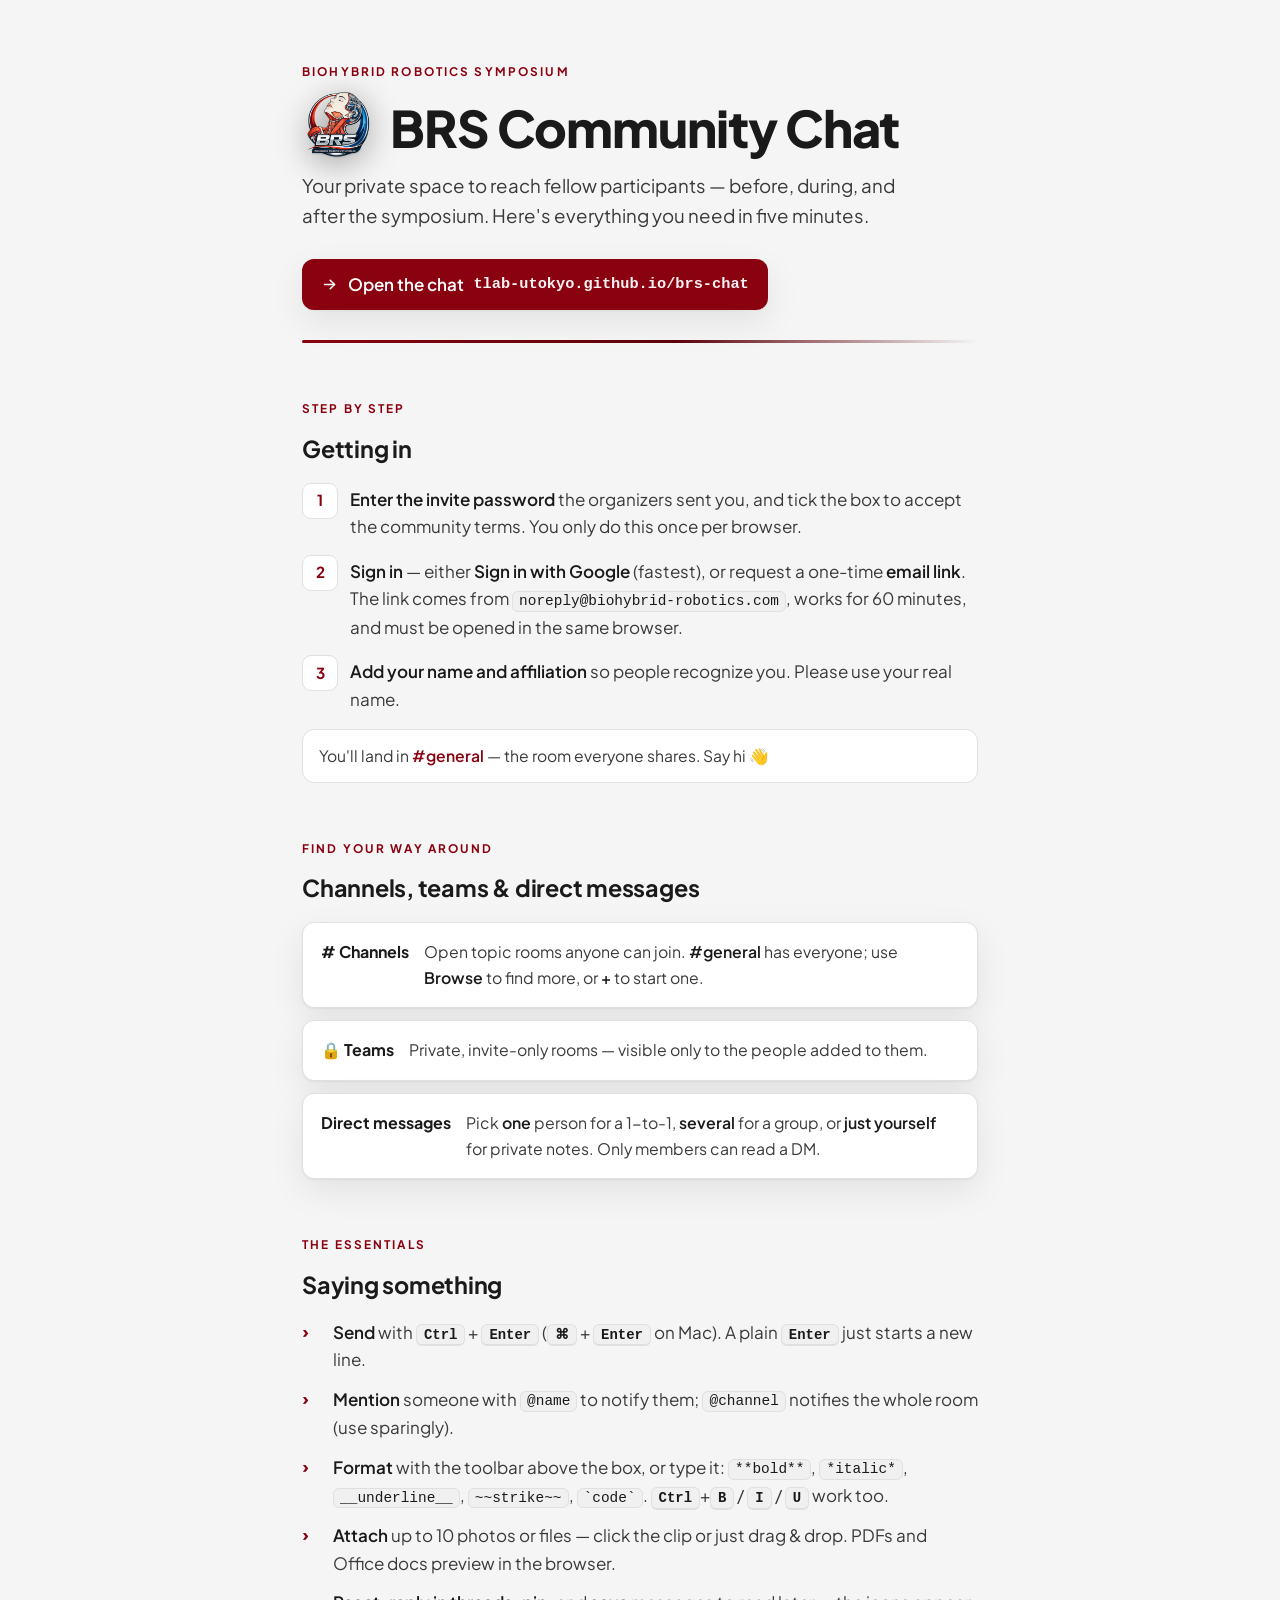
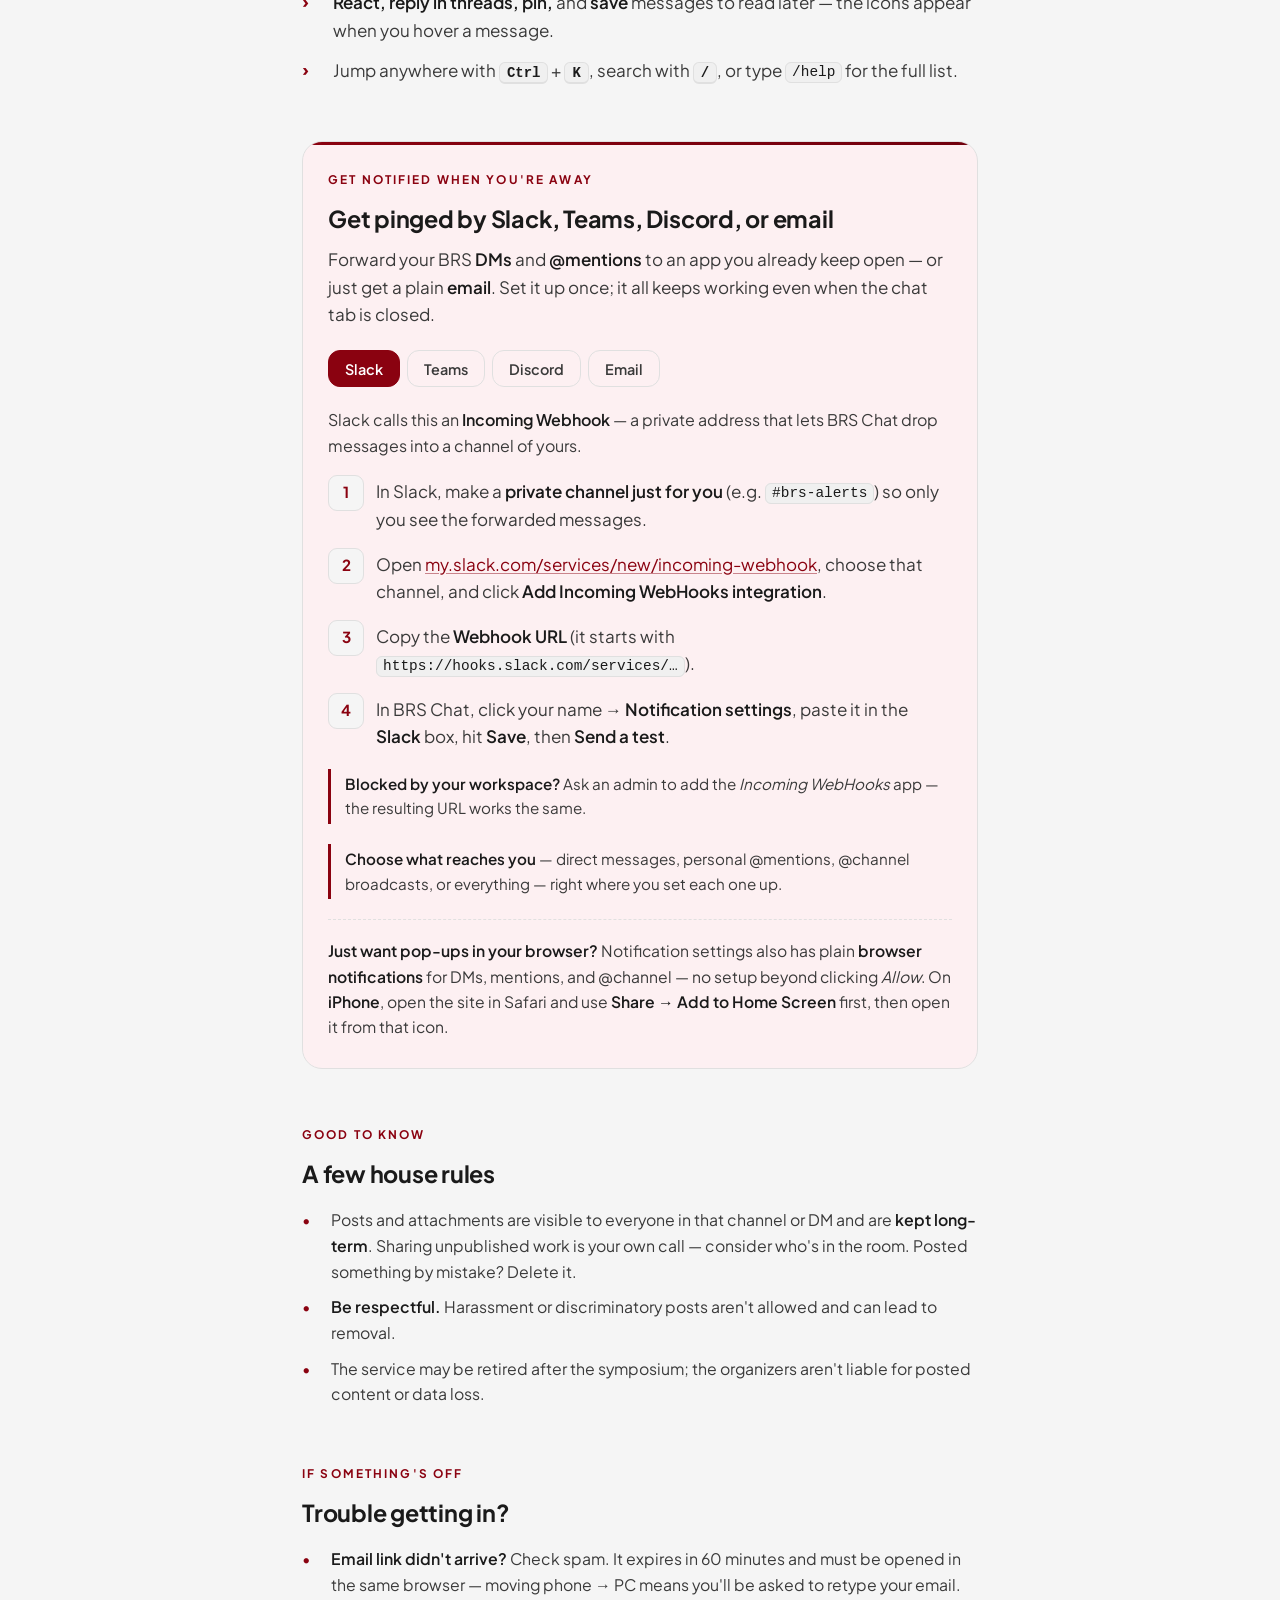
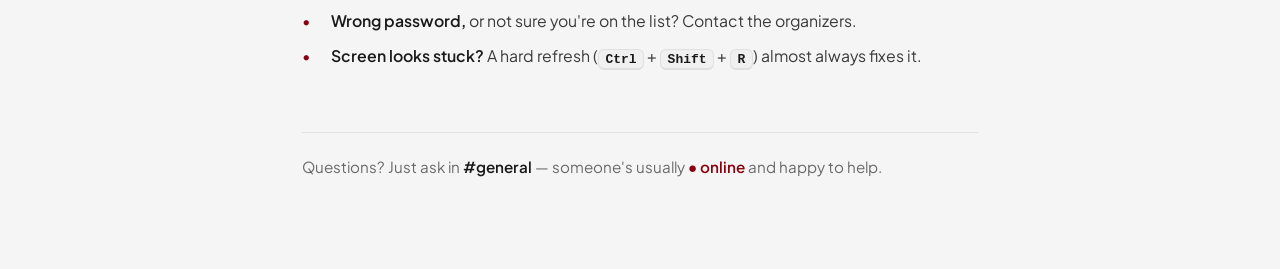
==== commit ba2fd966: "Add rich-text formatting: toolbar, shortcuts, underline & strikethrough Bold/italic already rendered" ====
--- a/help.html
+++ b/help.html
@@ -247,6 +247,7 @@
     <ul class="feat">
       <li><span class="dot">›</span><div><strong>Send</strong> with <kbd>Ctrl</kbd> + <kbd>Enter</kbd> (<kbd>⌘</kbd> + <kbd>Enter</kbd> on Mac). A plain <kbd>Enter</kbd> just starts a new line.</div></li>
       <li><span class="dot">›</span><div><strong>Mention</strong> someone with <code class="inline">@name</code> to notify them; <code class="inline">@channel</code> notifies the whole room (use sparingly).</div></li>
+      <li><span class="dot">›</span><div><strong>Format</strong> with the toolbar above the box, or type it: <code class="inline">**bold**</code>, <code class="inline">*italic*</code>, <code class="inline">__underline__</code>, <code class="inline">~~strike~~</code>, <code class="inline">`code`</code>. <kbd>Ctrl</kbd>+<kbd>B</kbd> / <kbd>I</kbd> / <kbd>U</kbd> work too.</div></li>
       <li><span class="dot">›</span><div><strong>Attach</strong> up to 10 photos or files — click the clip or just drag &amp; drop. PDFs and Office docs preview in the browser.</div></li>
       <li><span class="dot">›</span><div><strong>React, reply in threads, pin,</strong> and <strong>save</strong> messages to read later — the icons appear when you hover a message.</div></li>
       <li><span class="dot">›</span><div>Jump anywhere with <kbd>Ctrl</kbd> + <kbd>K</kbd>, search with <kbd>/</kbd>, or type <code class="inline">/help</code> for the full list.</div></li>
@@ -278,13 +279,14 @@
       </div>
 
       <div class="panel" id="p-teams" role="tabpanel" aria-labelledby="tab-teams" hidden>
-        <p class="recipe-intro">Teams uses a channel <strong>connector</strong> called <strong>Incoming Webhook</strong>.</p>
+        <p class="recipe-intro">Teams does this with a <strong>Workflow</strong> — a personal address that lets BRS Chat post into a channel of yours. Your work (e.g. university) Teams is fine; no account linking involved.</p>
         <ol class="steps">
           <li><div>Pick or create a Teams channel for yourself.</div></li>
-          <li><div>Click the channel's <strong>•••</strong> menu → <strong>Connectors</strong> → find <strong>Incoming Webhook</strong> → <strong>Add</strong> → <strong>Configure</strong>.</div></li>
-          <li><div>Give it a name (e.g. <em>BRS Chat</em>), click <strong>Create</strong>, and copy the URL it shows.</div></li>
+          <li><div>Click the channel's <strong>•••</strong> menu → <strong>Workflows</strong> → pick <strong>"Post to a channel when a webhook request is received"</strong> (on some tenants it's called <strong>"Send webhook alerts to a channel"</strong>) → <strong>Next</strong> → <strong>Add workflow</strong>.</div></li>
+          <li><div>Copy the URL it shows (it contains <code class="inline">logic.azure.com</code> or <code class="inline">powerplatform.com</code>).</div></li>
           <li><div>In BRS Chat → your name → <strong>Notification settings</strong>, paste it in the <strong>Teams</strong> box, <strong>Save</strong>, then <strong>Send a test</strong>.</div></li>
         </ol>
+        <p class="tip"><strong>Older Teams?</strong> If your channel menu still offers <em>Connectors → Incoming Webhook</em>, that URL works too.</p>
       </div>
 
       <div class="panel" id="p-discord" role="tabpanel" aria-labelledby="tab-discord" hidden>
